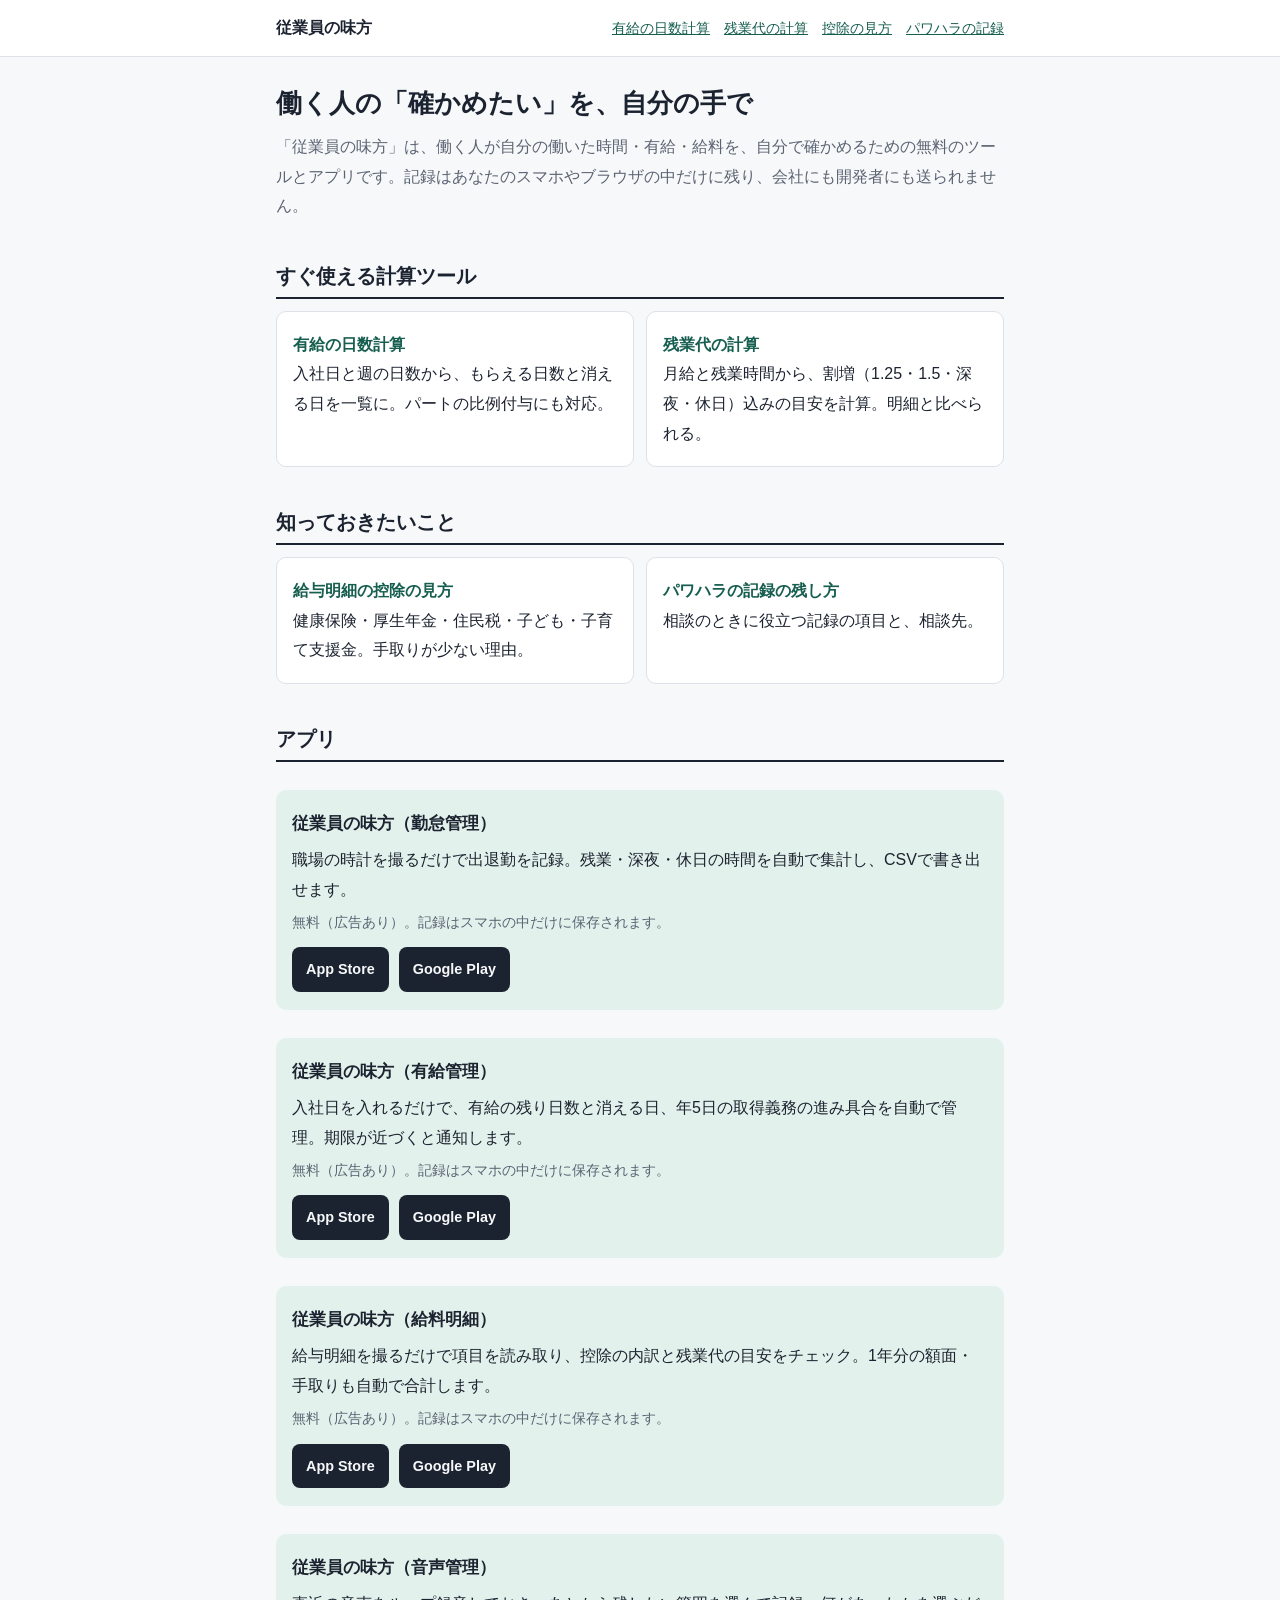
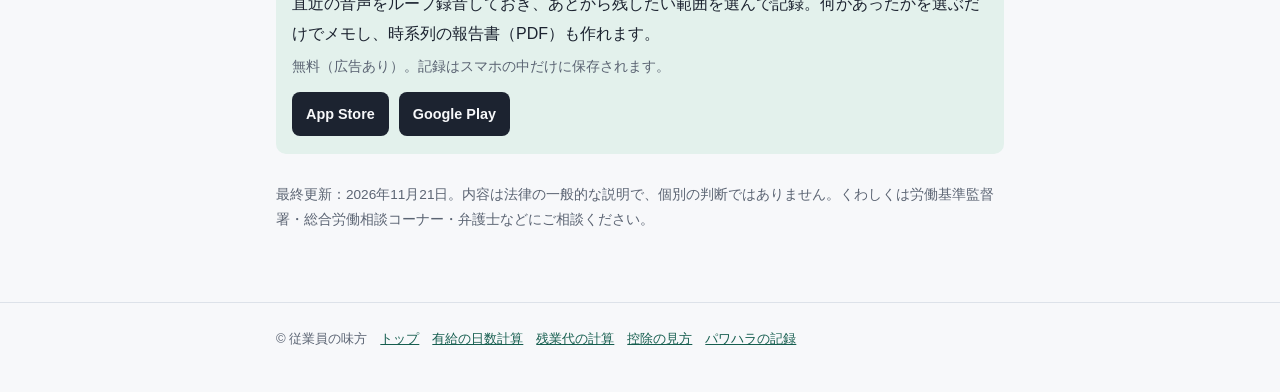
==== index.html @ c9627c9a "Publish site: paid-leave and overtime-pay calculators, payslip-deduction and harassment-record guide" ====
<!doctype html>
<html lang="ja">
<head>
<meta charset="utf-8">
<meta name="viewport" content="width=device-width,initial-scale=1">
<title>従業員の味方｜有給・残業代の計算と、働く人のための記録アプリ</title>
<meta name="description" content="有給の日数計算・残業代の計算が無料でできます。勤怠記録・有給管理・給料明細チェック・証拠録音の4つのアプリで、働いた時間・有給・給料を自分で確かめられます。">
<link rel="canonical" href="https://4583342.github.io/">
<meta property="og:type" content="website">
<meta property="og:site_name" content="従業員の味方">
<meta property="og:title" content="従業員の味方｜有給・残業代の計算と、働く人のための記録アプリ">
<meta property="og:description" content="有給の日数計算・残業代の計算が無料でできます。勤怠記録・有給管理・給料明細チェック・証拠録音の4つのアプリで、働いた時間・有給・給料を自分で確かめられます。">
<meta property="og:url" content="https://4583342.github.io/">
<meta property="og:locale" content="ja_JP">
<meta name="twitter:card" content="summary">
<meta name="theme-color" content="#165e4f">
<link rel="stylesheet" href="./style.css">
<script type="application/ld+json">{"@context":"https://schema.org","@type":"WebSite","name":"従業員の味方","url":"https://4583342.github.io/"}</script>
<script type="application/ld+json">{"@context":"https://schema.org","@type":"MobileApplication","name":"従業員の味方（勤怠管理）","description":"職場の時計を撮るだけで出退勤を記録。残業・深夜・休日の時間を自動で集計し、CSVで書き出せます。","operatingSystem":"iOS, Android","applicationCategory":"BusinessApplication","offers":{"@type":"Offer","price":"0","priceCurrency":"JPY"},"installUrl":"https://apps.apple.com/jp/app/id6806583647","sameAs":["https://apps.apple.com/jp/app/id6806583647","https://play.google.com/store/apps/details?id=com.mikata.attendanceapp"]}</script>
<script type="application/ld+json">{"@context":"https://schema.org","@type":"MobileApplication","name":"従業員の味方（有給管理）","description":"入社日を入れるだけで、有給の残り日数と消える日、年5日の取得義務の進み具合を自動で管理。期限が近づくと通知します。","operatingSystem":"iOS, Android","applicationCategory":"BusinessApplication","offers":{"@type":"Offer","price":"0","priceCurrency":"JPY"},"installUrl":"https://apps.apple.com/jp/app/id6808507726","sameAs":["https://apps.apple.com/jp/app/id6808507726","https://play.google.com/store/apps/details?id=com.mikata.paidleaveapp"]}</script>
<script type="application/ld+json">{"@context":"https://schema.org","@type":"MobileApplication","name":"従業員の味方（給料明細）","description":"給与明細を撮るだけで項目を読み取り、控除の内訳と残業代の目安をチェック。1年分の額面・手取りも自動で合計します。","operatingSystem":"iOS, Android","applicationCategory":"BusinessApplication","offers":{"@type":"Offer","price":"0","priceCurrency":"JPY"},"installUrl":"https://apps.apple.com/jp/app/id6811275666","sameAs":["https://apps.apple.com/jp/app/id6811275666","https://play.google.com/store/apps/details?id=com.mikata.payslipapp"]}</script>
<script type="application/ld+json">{"@context":"https://schema.org","@type":"MobileApplication","name":"従業員の味方（音声管理）","description":"直近の音声をループ録音しておき、あとから残したい範囲を選んで記録。何があったかを選ぶだけでメモし、時系列の報告書（PDF）も作れます。","operatingSystem":"iOS, Android","applicationCategory":"BusinessApplication","offers":{"@type":"Offer","price":"0","priceCurrency":"JPY"},"installUrl":"https://apps.apple.com/jp/app/id6808587585","sameAs":["https://apps.apple.com/jp/app/id6808587585","https://play.google.com/store/apps/details?id=com.mikata.pokereko"]}</script>
</head>
<body>
<header class="site"><div class="wrap"><a class="logo" href="./">従業員の味方</a><nav><a href="./yukyu/">有給の日数計算</a><a href="./zangyo/">残業代の計算</a><a href="./kojo/">控除の見方</a><a href="./pawahara/">パワハラの記録</a></nav></div></header>
<main><div class="wrap">
<h1>働く人の「確かめたい」を、自分の手で</h1>
<p class="lead">「従業員の味方」は、働く人が自分の働いた時間・有給・給料を、自分で確かめるための無料のツールとアプリです。記録はあなたのスマホやブラウザの中だけに残り、会社にも開発者にも送られません。</p>

<h2>すぐ使える計算ツール</h2>
<div class="grid">
  <a class="card" href="yukyu/"><b>有給の日数計算</b><br>入社日と週の日数から、もらえる日数と消える日を一覧に。パートの比例付与にも対応。</a>
  <a class="card" href="zangyo/"><b>残業代の計算</b><br>月給と残業時間から、割増（1.25・1.5・深夜・休日）込みの目安を計算。明細と比べられる。</a>
</div>

<h2>知っておきたいこと</h2>
<div class="grid">
  <a class="card" href="kojo/"><b>給与明細の控除の見方</b><br>健康保険・厚生年金・住民税・子ども・子育て支援金。手取りが少ない理由。</a>
  <a class="card" href="pawahara/"><b>パワハラの記録の残し方</b><br>相談のときに役立つ記録の項目と、相談先。</a>
</div>

<h2>アプリ</h2>
<aside class="app"><b>従業員の味方（勤怠管理）</b><span>職場の時計を撮るだけで出退勤を記録。残業・深夜・休日の時間を自動で集計し、CSVで書き出せます。</span><span class="note">無料（広告あり）。記録はスマホの中だけに保存されます。</span><div class="stores"><a href="https://apps.apple.com/jp/app/id6806583647" rel="noopener">App Store</a><a href="https://play.google.com/store/apps/details?id=com.mikata.attendanceapp&referrer=utm_source%3Dwebsite%26utm_medium%3Dtop" rel="noopener">Google Play</a></div></aside>
<aside class="app"><b>従業員の味方（有給管理）</b><span>入社日を入れるだけで、有給の残り日数と消える日、年5日の取得義務の進み具合を自動で管理。期限が近づくと通知します。</span><span class="note">無料（広告あり）。記録はスマホの中だけに保存されます。</span><div class="stores"><a href="https://apps.apple.com/jp/app/id6808507726" rel="noopener">App Store</a><a href="https://play.google.com/store/apps/details?id=com.mikata.paidleaveapp&referrer=utm_source%3Dwebsite%26utm_medium%3Dtop" rel="noopener">Google Play</a></div></aside>
<aside class="app"><b>従業員の味方（給料明細）</b><span>給与明細を撮るだけで項目を読み取り、控除の内訳と残業代の目安をチェック。1年分の額面・手取りも自動で合計します。</span><span class="note">無料（広告あり）。記録はスマホの中だけに保存されます。</span><div class="stores"><a href="https://apps.apple.com/jp/app/id6811275666" rel="noopener">App Store</a><a href="https://play.google.com/store/apps/details?id=com.mikata.payslipapp&referrer=utm_source%3Dwebsite%26utm_medium%3Dtop" rel="noopener">Google Play</a></div></aside>
<aside class="app"><b>従業員の味方（音声管理）</b><span>直近の音声をループ録音しておき、あとから残したい範囲を選んで記録。何があったかを選ぶだけでメモし、時系列の報告書（PDF）も作れます。</span><span class="note">無料（広告あり）。記録はスマホの中だけに保存されます。</span><div class="stores"><a href="https://apps.apple.com/jp/app/id6808587585" rel="noopener">App Store</a><a href="https://play.google.com/store/apps/details?id=com.mikata.pokereko&referrer=utm_source%3Dwebsite%26utm_medium%3Dtop" rel="noopener">Google Play</a></div></aside>

<p class="note">最終更新：2026年11月21日。内容は法律の一般的な説明で、個別の判断ではありません。くわしくは労働基準監督署・総合労働相談コーナー・弁護士などにご相談ください。</p>
</div></main>
<footer><div class="wrap">© 従業員の味方　<a href="./">トップ</a>　<a href="./yukyu/">有給の日数計算</a>　<a href="./zangyo/">残業代の計算</a>　<a href="./kojo/">控除の見方</a>　<a href="./pawahara/">パワハラの記録</a></div></footer>
</body>
</html>
---- style.css ----
:root{--bg:#f7f8fa;--surface:#fff;--fg:#1c2330;--muted:#5b6473;--line:#dde2e9;--accent:#165e4f;--accent-soft:#e3f1ec;--warn:#8a4b00;--warn-soft:#fbf0dc;--radius:10px;
--font:"Hiragino Sans","Hiragino Kaku Gothic ProN","Noto Sans JP","Yu Gothic",Meiryo,sans-serif}
@media (prefers-color-scheme:dark){:root:not([data-theme="light"]){--bg:#11161d;--surface:#19202a;--fg:#e7eaef;--muted:#a1aab8;--line:#2c3440;--accent:#6fd0b4;--accent-soft:#16302a;--warn:#f0b860;--warn-soft:#33280f;color-scheme:dark}}
:root[data-theme="dark"]{--bg:#11161d;--surface:#19202a;--fg:#e7eaef;--muted:#a1aab8;--line:#2c3440;--accent:#6fd0b4;--accent-soft:#16302a;--warn:#f0b860;--warn-soft:#33280f;color-scheme:dark}
*{box-sizing:border-box}
body{margin:0;background:var(--bg);color:var(--fg);font-family:var(--font);font-size:16px;line-height:1.85;-webkit-text-size-adjust:100%}
a{color:var(--accent)}
.wrap{max-width:760px;margin:0 auto;padding:0 16px}
header.site{border-bottom:1px solid var(--line);background:var(--surface)}
header.site .wrap{display:flex;align-items:center;justify-content:space-between;gap:12px;min-height:56px;flex-wrap:wrap}
header.site a.logo{font-weight:800;text-decoration:none;color:var(--fg)}
header.site nav{display:flex;gap:14px;font-size:.88rem;flex-wrap:wrap}
main{padding:28px 0 56px}
h1{font-size:1.6rem;line-height:1.45;margin:0 0 10px;text-wrap:balance}
h2{font-size:1.25rem;line-height:1.5;margin:40px 0 12px;padding-bottom:6px;border-bottom:2px solid var(--fg)}
h3{font-size:1.05rem;margin:24px 0 8px}
p{margin:0 0 14px}
.lead{color:var(--muted)}
.card{background:var(--surface);border:1px solid var(--line);border-radius:var(--radius);padding:18px 16px;margin:16px 0}
.tool label{display:block;font-weight:700;margin:14px 0 4px;font-size:.95rem}
.tool .hint{font-weight:400;color:var(--muted);font-size:.82rem}
.tool input,.tool select{width:100%;font:inherit;padding:10px 12px;border:1px solid var(--line);border-radius:8px;background:var(--bg);color:var(--fg)}
.tool .row{display:grid;grid-template-columns:1fr 1fr;gap:12px}
@media (max-width:520px){.tool .row{grid-template-columns:1fr}}
.tool .check{display:flex;gap:8px;align-items:flex-start;font-weight:400}
.tool .check input{width:auto;margin-top:6px}
button.go{margin-top:18px;width:100%;font:inherit;font-weight:800;padding:12px;border:0;border-radius:8px;background:var(--accent);color:var(--surface);cursor:pointer}
.result{margin-top:18px}
.result .big{font-size:1.6rem;font-weight:800;font-variant-numeric:tabular-nums}
table{border-collapse:collapse;width:100%;font-size:.92rem;font-variant-numeric:tabular-nums}
.tbl{overflow-x:auto}
th,td{text-align:left;padding:8px 10px;border-bottom:1px solid var(--line);white-space:nowrap}
th{color:var(--muted);font-size:.8rem}
td.num,th.num{text-align:right}
tr.past td{color:var(--muted)}
tr.now td{background:var(--accent-soft);font-weight:700}
.note{font-size:.85rem;color:var(--muted)}
.warn{background:var(--warn-soft);color:var(--fg);border-radius:8px;padding:12px 14px;font-size:.9rem}
.app{display:flex;flex-direction:column;gap:6px;background:var(--accent-soft);border-radius:var(--radius);padding:18px 16px;margin:28px 0}
.app b{font-size:1.05rem}
.stores{display:flex;gap:10px;flex-wrap:wrap;margin-top:6px}
.stores a{display:inline-block;text-decoration:none;font-weight:800;font-size:.9rem;padding:9px 14px;border-radius:8px;background:var(--fg);color:var(--bg)}
.grid{display:grid;grid-template-columns:1fr 1fr;gap:12px}
@media (max-width:560px){.grid{grid-template-columns:1fr}}
.grid a.card{display:block;text-decoration:none;color:var(--fg);margin:0}
.grid a.card b{color:var(--accent)}
details{border-bottom:1px solid var(--line);padding:10px 0}
summary{font-weight:700;cursor:pointer}
details p{margin:8px 0 0}
ul,ol{padding-left:1.3em;margin:0 0 14px}
footer{border-top:1px solid var(--line);padding:24px 0 40px;font-size:.82rem;color:var(--muted)}
.crumb{font-size:.82rem;color:var(--muted);margin-bottom:8px}
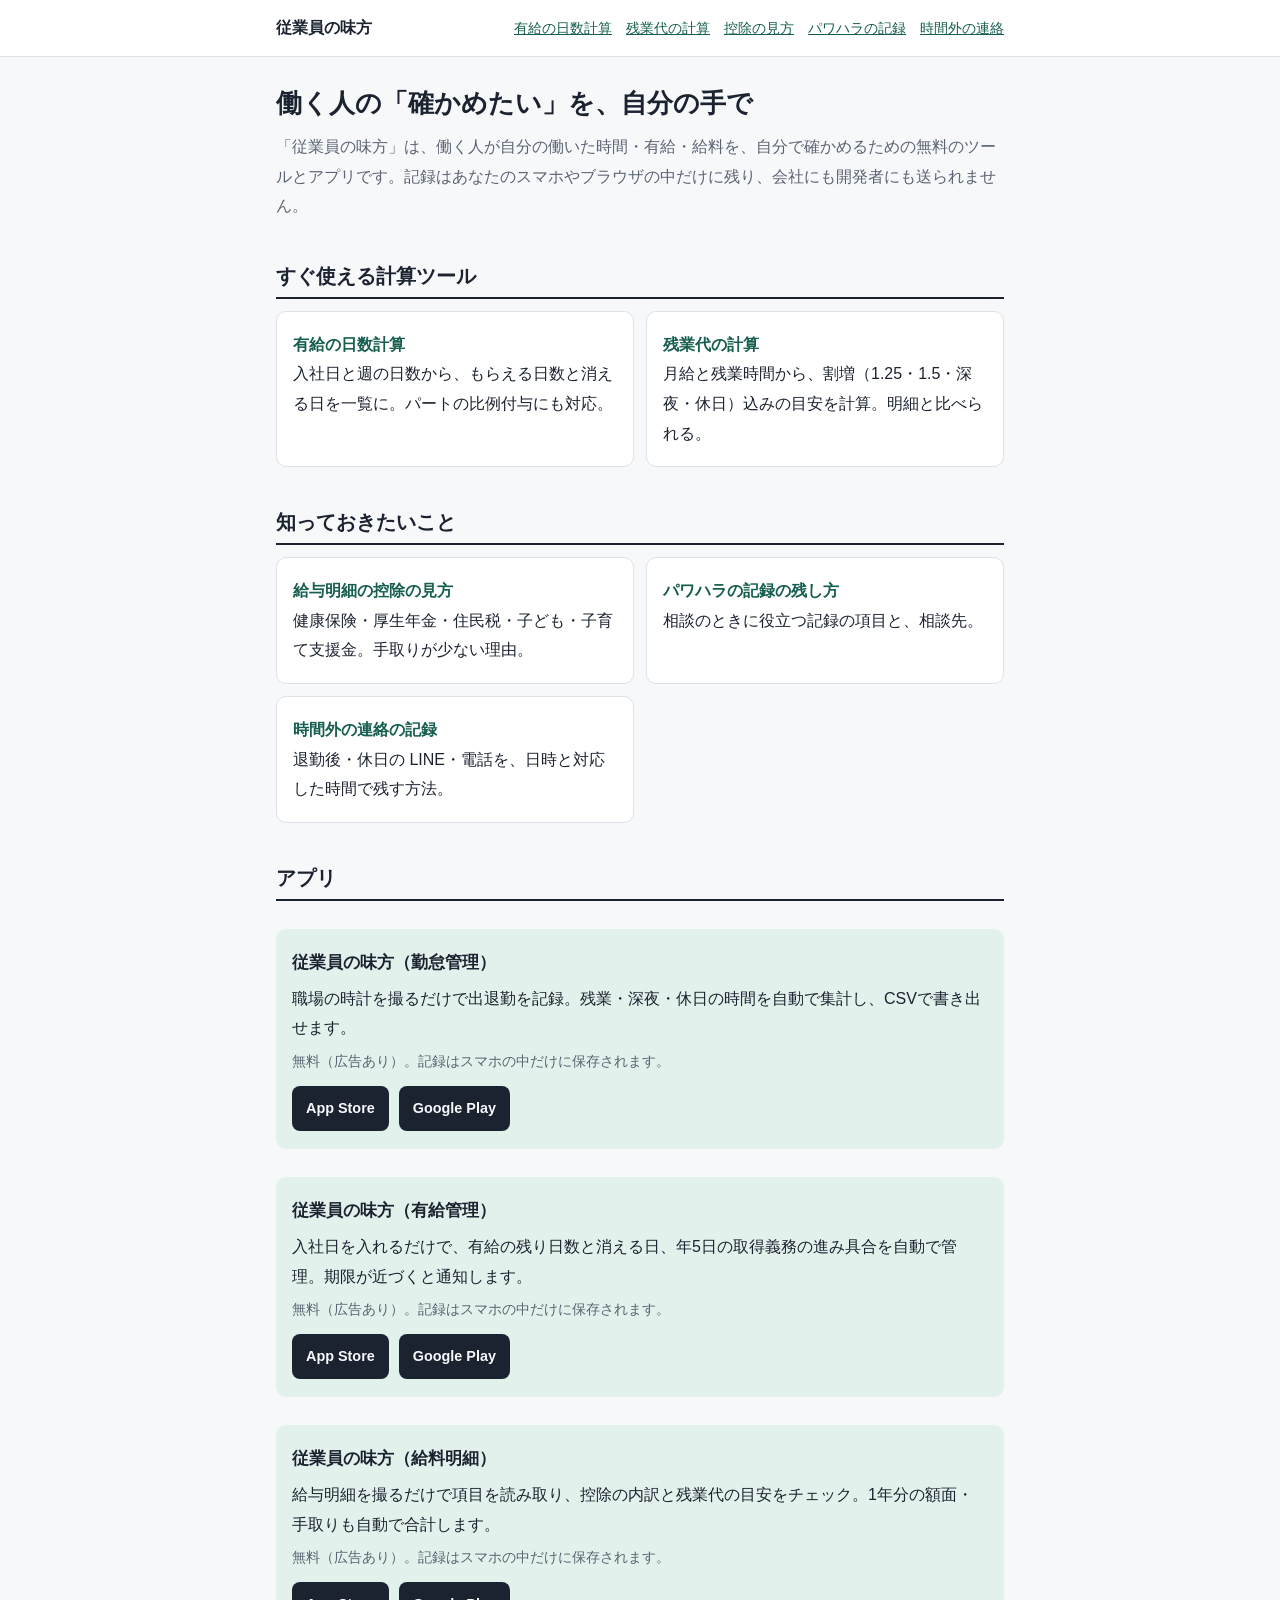
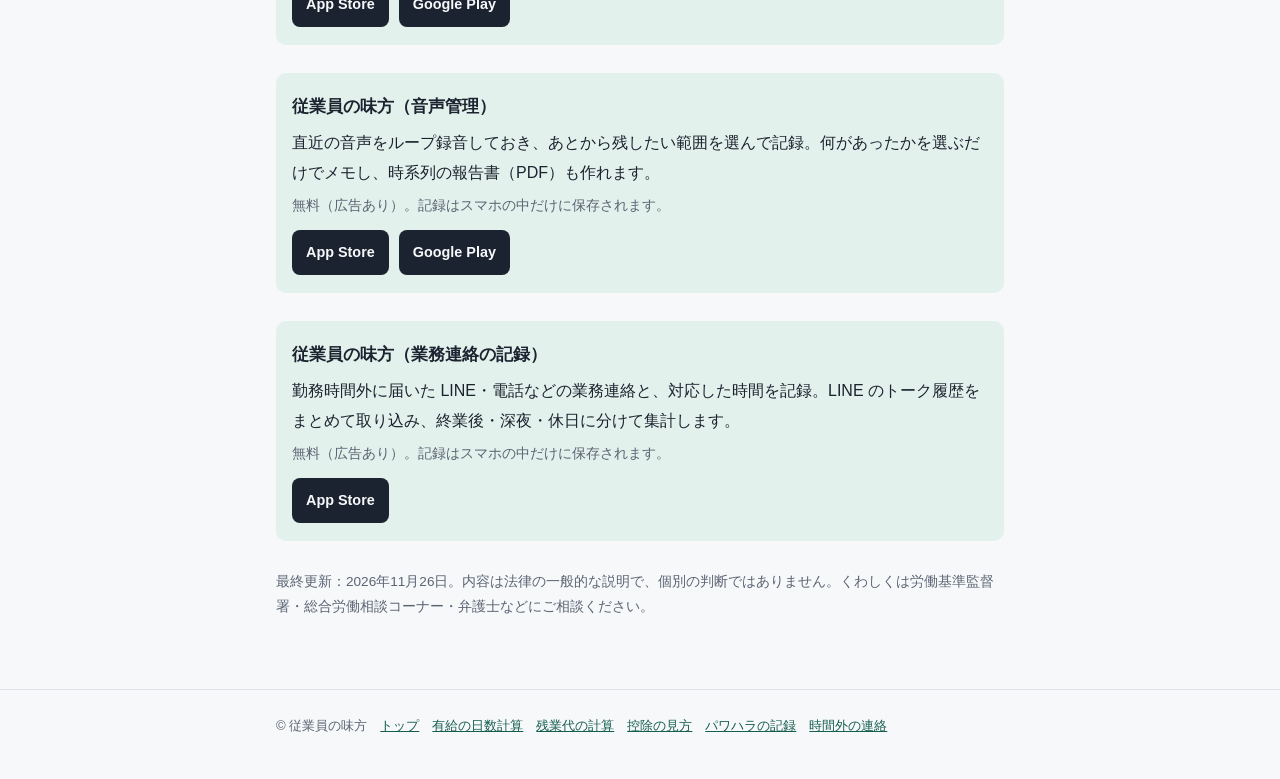
==== commit 1d450432: "Add the after-hours work-contact record guide (/renraku/) and link it from every page Co-Authored-By" ====
--- a/index.html
+++ b/index.html
@@ -4,12 +4,12 @@
 <meta charset="utf-8">
 <meta name="viewport" content="width=device-width,initial-scale=1">
 <title>従業員の味方｜有給・残業代の計算と、働く人のための記録アプリ</title>
-<meta name="description" content="有給の日数計算・残業代の計算が無料でできます。勤怠記録・有給管理・給料明細チェック・証拠録音の4つのアプリで、働いた時間・有給・給料を自分で確かめられます。">
+<meta name="description" content="有給の日数計算・残業代の計算が無料でできます。勤怠記録・有給管理・給料明細チェック・証拠録音・業務連絡の記録の5つのアプリで、働いた時間・有給・給料・時間外の連絡を自分で確かめられます。">
 <link rel="canonical" href="https://4583342.github.io/">
 <meta property="og:type" content="website">
 <meta property="og:site_name" content="従業員の味方">
 <meta property="og:title" content="従業員の味方｜有給・残業代の計算と、働く人のための記録アプリ">
-<meta property="og:description" content="有給の日数計算・残業代の計算が無料でできます。勤怠記録・有給管理・給料明細チェック・証拠録音の4つのアプリで、働いた時間・有給・給料を自分で確かめられます。">
+<meta property="og:description" content="有給の日数計算・残業代の計算が無料でできます。勤怠記録・有給管理・給料明細チェック・証拠録音・業務連絡の記録の5つのアプリで、働いた時間・有給・給料・時間外の連絡を自分で確かめられます。">
 <meta property="og:url" content="https://4583342.github.io/">
 <meta property="og:locale" content="ja_JP">
 <meta name="twitter:card" content="summary">
@@ -20,9 +20,10 @@
 <script type="application/ld+json">{"@context":"https://schema.org","@type":"MobileApplication","name":"従業員の味方（有給管理）","description":"入社日を入れるだけで、有給の残り日数と消える日、年5日の取得義務の進み具合を自動で管理。期限が近づくと通知します。","operatingSystem":"iOS, Android","applicationCategory":"BusinessApplication","offers":{"@type":"Offer","price":"0","priceCurrency":"JPY"},"installUrl":"https://apps.apple.com/jp/app/id6808507726","sameAs":["https://apps.apple.com/jp/app/id6808507726","https://play.google.com/store/apps/details?id=com.mikata.paidleaveapp"]}</script>
 <script type="application/ld+json">{"@context":"https://schema.org","@type":"MobileApplication","name":"従業員の味方（給料明細）","description":"給与明細を撮るだけで項目を読み取り、控除の内訳と残業代の目安をチェック。1年分の額面・手取りも自動で合計します。","operatingSystem":"iOS, Android","applicationCategory":"BusinessApplication","offers":{"@type":"Offer","price":"0","priceCurrency":"JPY"},"installUrl":"https://apps.apple.com/jp/app/id6811275666","sameAs":["https://apps.apple.com/jp/app/id6811275666","https://play.google.com/store/apps/details?id=com.mikata.payslipapp"]}</script>
 <script type="application/ld+json">{"@context":"https://schema.org","@type":"MobileApplication","name":"従業員の味方（音声管理）","description":"直近の音声をループ録音しておき、あとから残したい範囲を選んで記録。何があったかを選ぶだけでメモし、時系列の報告書（PDF）も作れます。","operatingSystem":"iOS, Android","applicationCategory":"BusinessApplication","offers":{"@type":"Offer","price":"0","priceCurrency":"JPY"},"installUrl":"https://apps.apple.com/jp/app/id6808587585","sameAs":["https://apps.apple.com/jp/app/id6808587585","https://play.google.com/store/apps/details?id=com.mikata.pokereko"]}</script>
+<script type="application/ld+json">{"@context":"https://schema.org","@type":"MobileApplication","name":"従業員の味方（業務連絡の記録）","description":"勤務時間外に届いた LINE・電話などの業務連絡と、対応した時間を記録。LINE のトーク履歴をまとめて取り込み、終業後・深夜・休日に分けて集計します。","operatingSystem":"iOS","applicationCategory":"BusinessApplication","offers":{"@type":"Offer","price":"0","priceCurrency":"JPY"},"installUrl":"https://apps.apple.com/jp/app/id6829344395","sameAs":["https://apps.apple.com/jp/app/id6829344395"]}</script>
 </head>
 <body>
-<header class="site"><div class="wrap"><a class="logo" href="./">従業員の味方</a><nav><a href="./yukyu/">有給の日数計算</a><a href="./zangyo/">残業代の計算</a><a href="./kojo/">控除の見方</a><a href="./pawahara/">パワハラの記録</a></nav></div></header>
+<header class="site"><div class="wrap"><a class="logo" href="./">従業員の味方</a><nav><a href="./yukyu/">有給の日数計算</a><a href="./zangyo/">残業代の計算</a><a href="./kojo/">控除の見方</a><a href="./pawahara/">パワハラの記録</a><a href="./renraku/">時間外の連絡</a></nav></div></header>
 <main><div class="wrap">
 <h1>働く人の「確かめたい」を、自分の手で</h1>
 <p class="lead">「従業員の味方」は、働く人が自分の働いた時間・有給・給料を、自分で確かめるための無料のツールとアプリです。記録はあなたのスマホやブラウザの中だけに残り、会社にも開発者にも送られません。</p>
@@ -37,6 +38,7 @@
 <div class="grid">
   <a class="card" href="kojo/"><b>給与明細の控除の見方</b><br>健康保険・厚生年金・住民税・子ども・子育て支援金。手取りが少ない理由。</a>
   <a class="card" href="pawahara/"><b>パワハラの記録の残し方</b><br>相談のときに役立つ記録の項目と、相談先。</a>
+  <a class="card" href="renraku/"><b>時間外の連絡の記録</b><br>退勤後・休日の LINE・電話を、日時と対応した時間で残す方法。</a>
 </div>
 
 <h2>アプリ</h2>
@@ -44,9 +46,10 @@
 <aside class="app"><b>従業員の味方（有給管理）</b><span>入社日を入れるだけで、有給の残り日数と消える日、年5日の取得義務の進み具合を自動で管理。期限が近づくと通知します。</span><span class="note">無料（広告あり）。記録はスマホの中だけに保存されます。</span><div class="stores"><a href="https://apps.apple.com/jp/app/id6808507726" rel="noopener">App Store</a><a href="https://play.google.com/store/apps/details?id=com.mikata.paidleaveapp&referrer=utm_source%3Dwebsite%26utm_medium%3Dtop" rel="noopener">Google Play</a></div></aside>
 <aside class="app"><b>従業員の味方（給料明細）</b><span>給与明細を撮るだけで項目を読み取り、控除の内訳と残業代の目安をチェック。1年分の額面・手取りも自動で合計します。</span><span class="note">無料（広告あり）。記録はスマホの中だけに保存されます。</span><div class="stores"><a href="https://apps.apple.com/jp/app/id6811275666" rel="noopener">App Store</a><a href="https://play.google.com/store/apps/details?id=com.mikata.payslipapp&referrer=utm_source%3Dwebsite%26utm_medium%3Dtop" rel="noopener">Google Play</a></div></aside>
 <aside class="app"><b>従業員の味方（音声管理）</b><span>直近の音声をループ録音しておき、あとから残したい範囲を選んで記録。何があったかを選ぶだけでメモし、時系列の報告書（PDF）も作れます。</span><span class="note">無料（広告あり）。記録はスマホの中だけに保存されます。</span><div class="stores"><a href="https://apps.apple.com/jp/app/id6808587585" rel="noopener">App Store</a><a href="https://play.google.com/store/apps/details?id=com.mikata.pokereko&referrer=utm_source%3Dwebsite%26utm_medium%3Dtop" rel="noopener">Google Play</a></div></aside>
+<aside class="app"><b>従業員の味方（業務連絡の記録）</b><span>勤務時間外に届いた LINE・電話などの業務連絡と、対応した時間を記録。LINE のトーク履歴をまとめて取り込み、終業後・深夜・休日に分けて集計します。</span><span class="note">無料（広告あり）。記録はスマホの中だけに保存されます。</span><div class="stores"><a href="https://apps.apple.com/jp/app/id6829344395" rel="noopener">App Store</a></div></aside>
 
-<p class="note">最終更新：2026年11月21日。内容は法律の一般的な説明で、個別の判断ではありません。くわしくは労働基準監督署・総合労働相談コーナー・弁護士などにご相談ください。</p>
+<p class="note">最終更新：2026年11月26日。内容は法律の一般的な説明で、個別の判断ではありません。くわしくは労働基準監督署・総合労働相談コーナー・弁護士などにご相談ください。</p>
 </div></main>
-<footer><div class="wrap">© 従業員の味方　<a href="./">トップ</a>　<a href="./yukyu/">有給の日数計算</a>　<a href="./zangyo/">残業代の計算</a>　<a href="./kojo/">控除の見方</a>　<a href="./pawahara/">パワハラの記録</a></div></footer>
+<footer><div class="wrap">© 従業員の味方　<a href="./">トップ</a>　<a href="./yukyu/">有給の日数計算</a>　<a href="./zangyo/">残業代の計算</a>　<a href="./kojo/">控除の見方</a>　<a href="./pawahara/">パワハラの記録</a>　<a href="./renraku/">時間外の連絡</a></div></footer>
 </body>
 </html>
